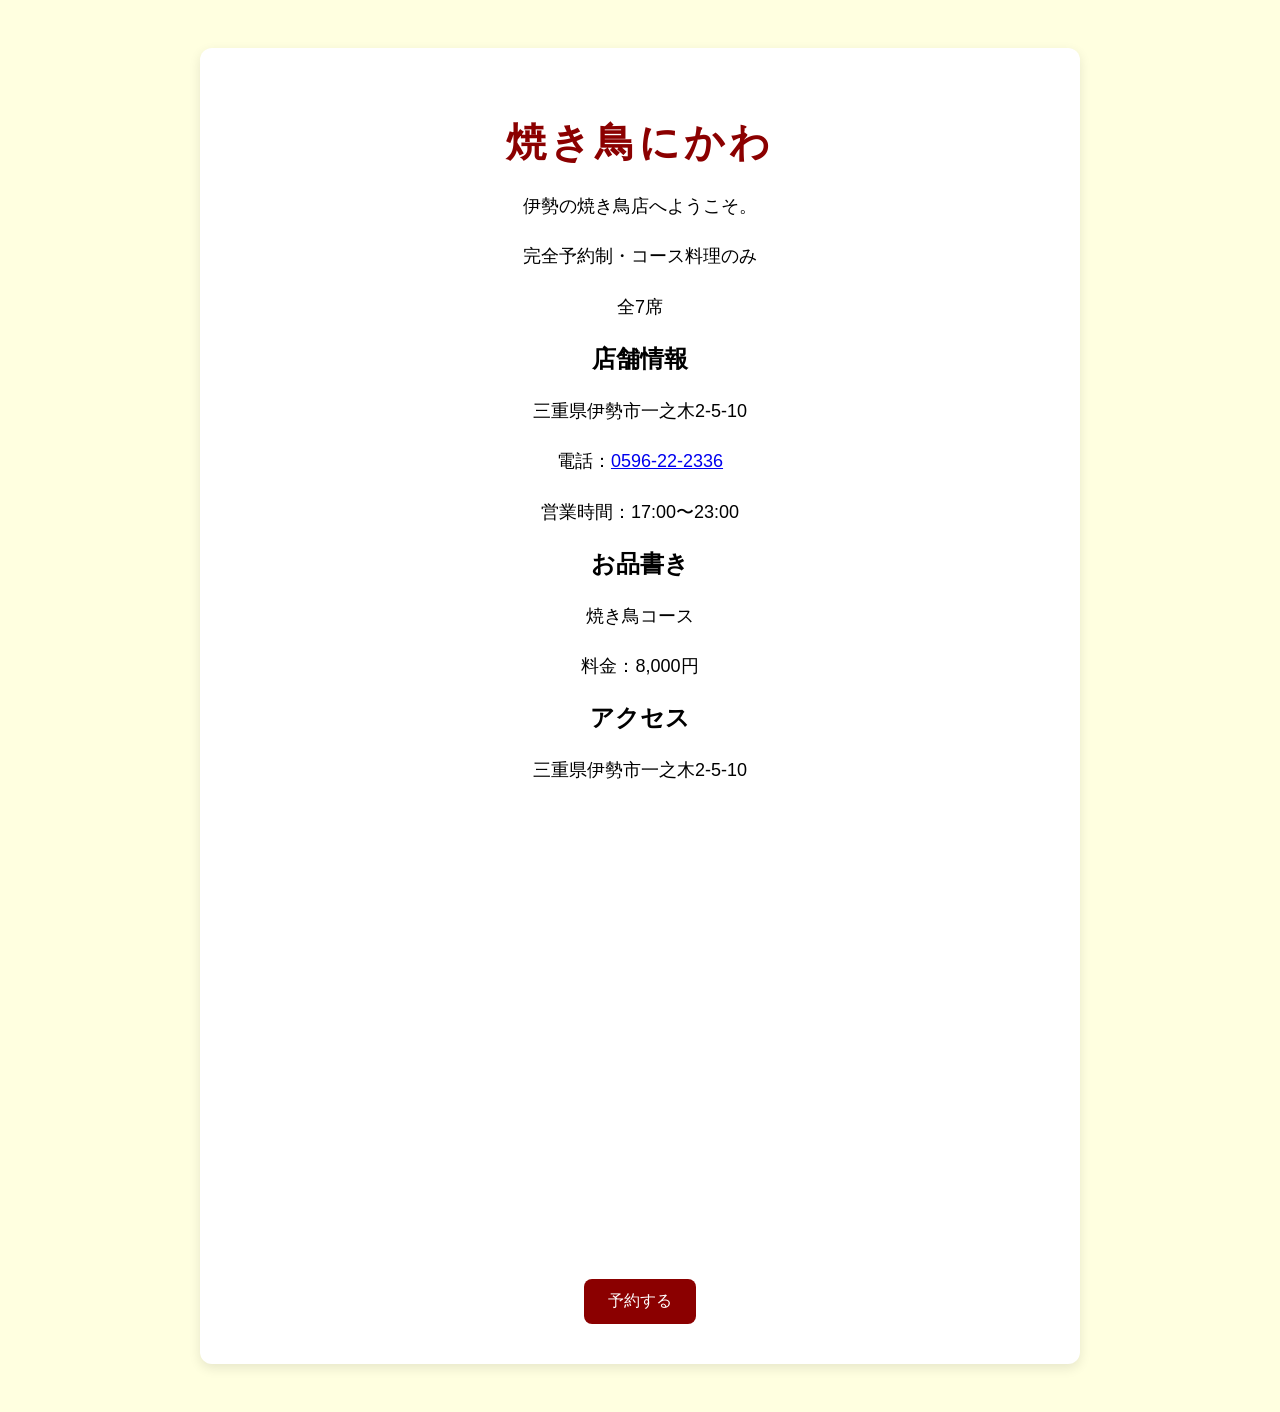
==== index.html @ ca60ccad "Create initial yakitori website" ====
<!DOCTYPE html>
<html lang="ja">
<head>
  <meta charset="UTF-8">
  <title>焼き鳥にかわ</title>
  <link rel="stylesheet" href="style.css">
</head>

<body>
  <div class="container">
   <h1>焼き鳥にかわ</h1>
   <p>伊勢の焼き鳥店へようこそ。</p>
   <p>完全予約制・コース料理のみ</p>
   <p>全7席</p>

   <h2>店舗情報</h2>
   <p>三重県伊勢市一之木2-5-10</p>
   <p>電話：<a href="tel:0596222336">0596-22-2336</a></p>
   <p>営業時間：17:00〜23:00</p>

   <h2>お品書き</h2>
   <p>焼き鳥コース</p>
   <p>料金：8,000円</p>

   <h2>アクセス</h2>
   <p>三重県伊勢市一之木2-5-10</p>
   <iframe src="https://www.google.com/maps/embed?pb=!1m18!1m12!1m3!1d3288.325878979663!2d136.7033260755145!3d34.49462177299361!2m3!1f0!2f0!3f0!3m2!1i1024!2i768!4f13.1!3m3!1m2!1s0x60045af4476262ad%3A0x2a3f85bccb2ead4f!2z54S86bOl44Gr44GL44KP!5e0!3m2!1sja!2suk!4v1791552093430!5m2!1sja!2suk" width="100%" height="450" style="border:0;" allowfullscreen="" loading="lazy" referrerpolicy="strict-origin-when-cross-origin"></iframe>
   <a href="tel:0596222336" class="reservation-button">予約する</a>
</body>
</html>
---- style.css ----
h1 {
  color: darkred;
  font-size: 40px;
  letter-spacing: 4px;
  margin-bottom: 20px;
  font-weight: 700;
}

body {
  background-color: lightyellow;
  text-align: center;
  padding: 40px;
  font-family: sans-serif;
}

.container {
  max-width: 800px;
  margin: 0 auto;
  background-color: white;
  padding: 40px;
  border-radius: 12px;
  box-shadow: 0 4px 12px rgba(0, 0, 0, 0.1);
}

p {
  font-size: 18px;
  line-height: 1.8;
}

.reservation-button {
  display: inline-block;
  background-color: darkred;
  color: white;
  padding: 12px 24px;
  text-decoration: none;
  border-radius: 8px;
  margin-top: 20px;
}

.reservation-button:hover {
  background-color: black;
}

.map {
  margin-top: 20px;
  padding: 30px;
  background-color: lightgray;
  border-radius: 8px;
}

.container iframe {
  max-width: 100%;
  border: 0;
}
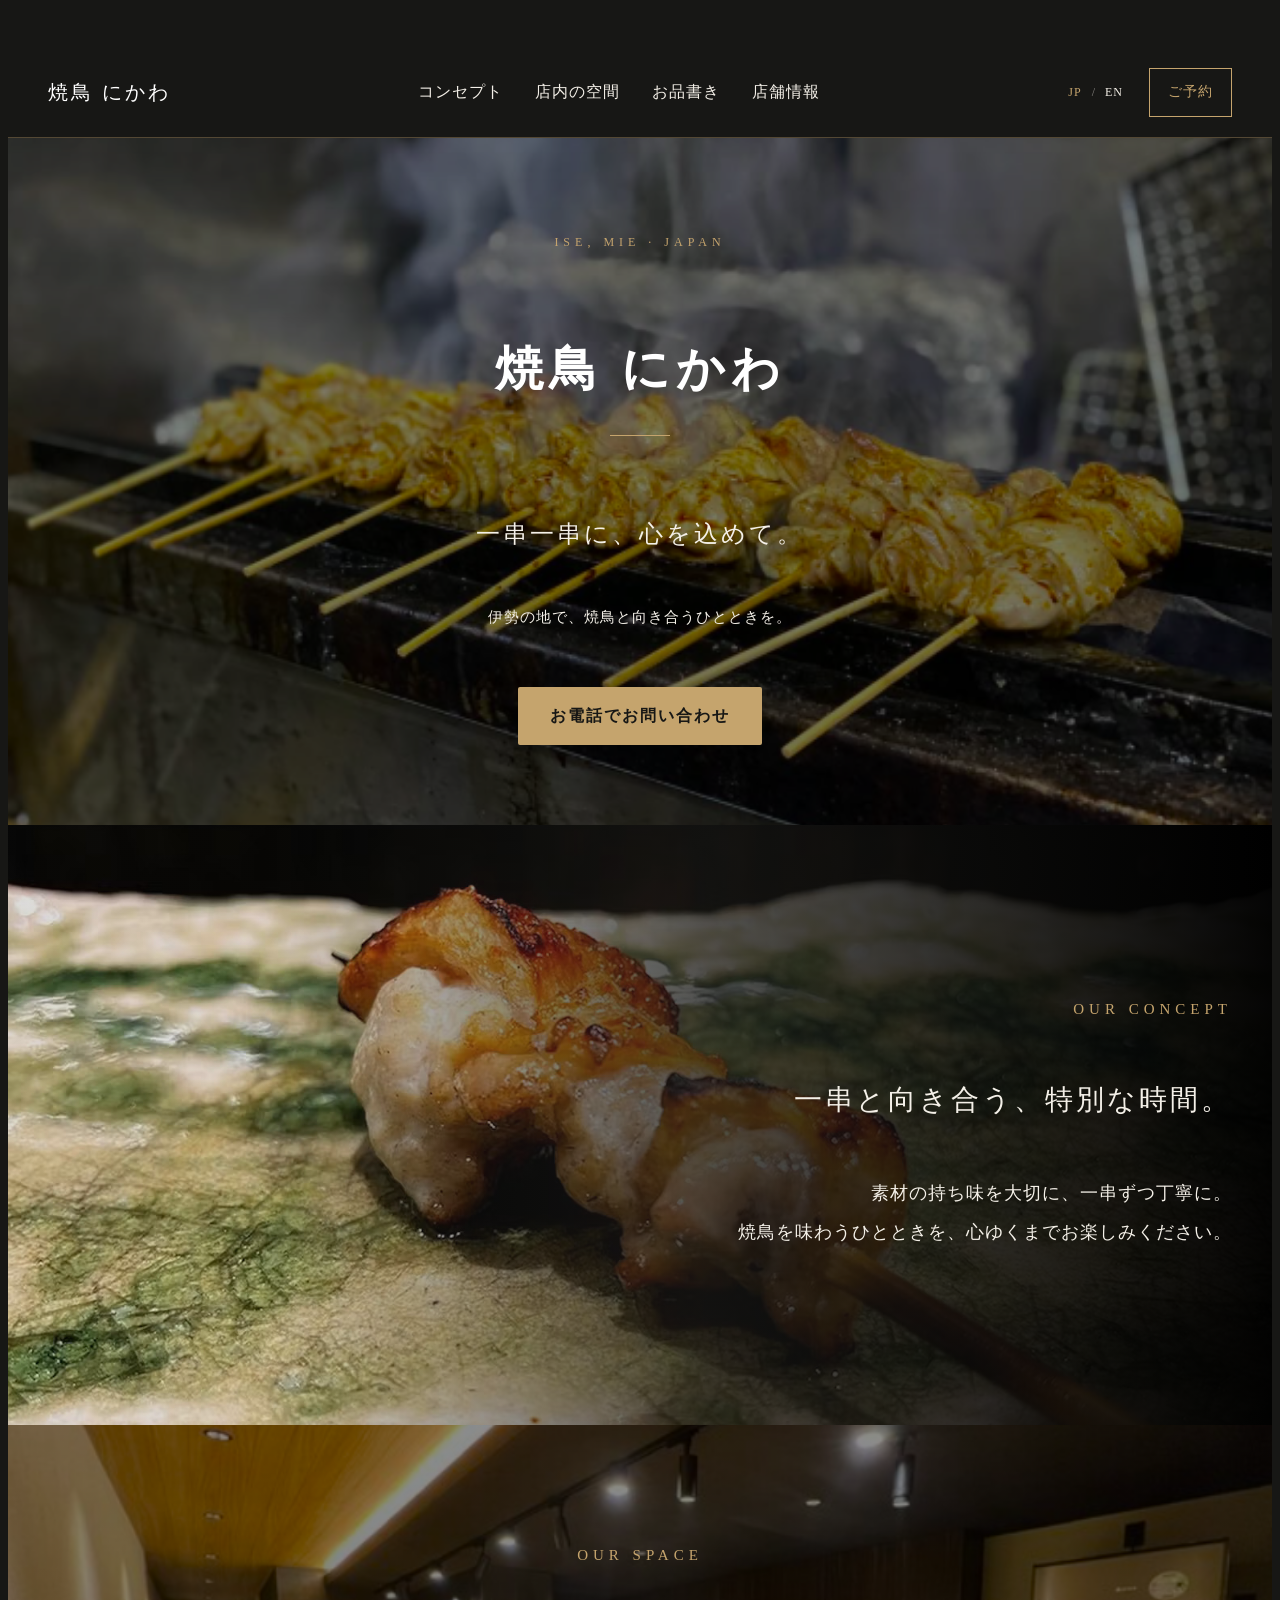
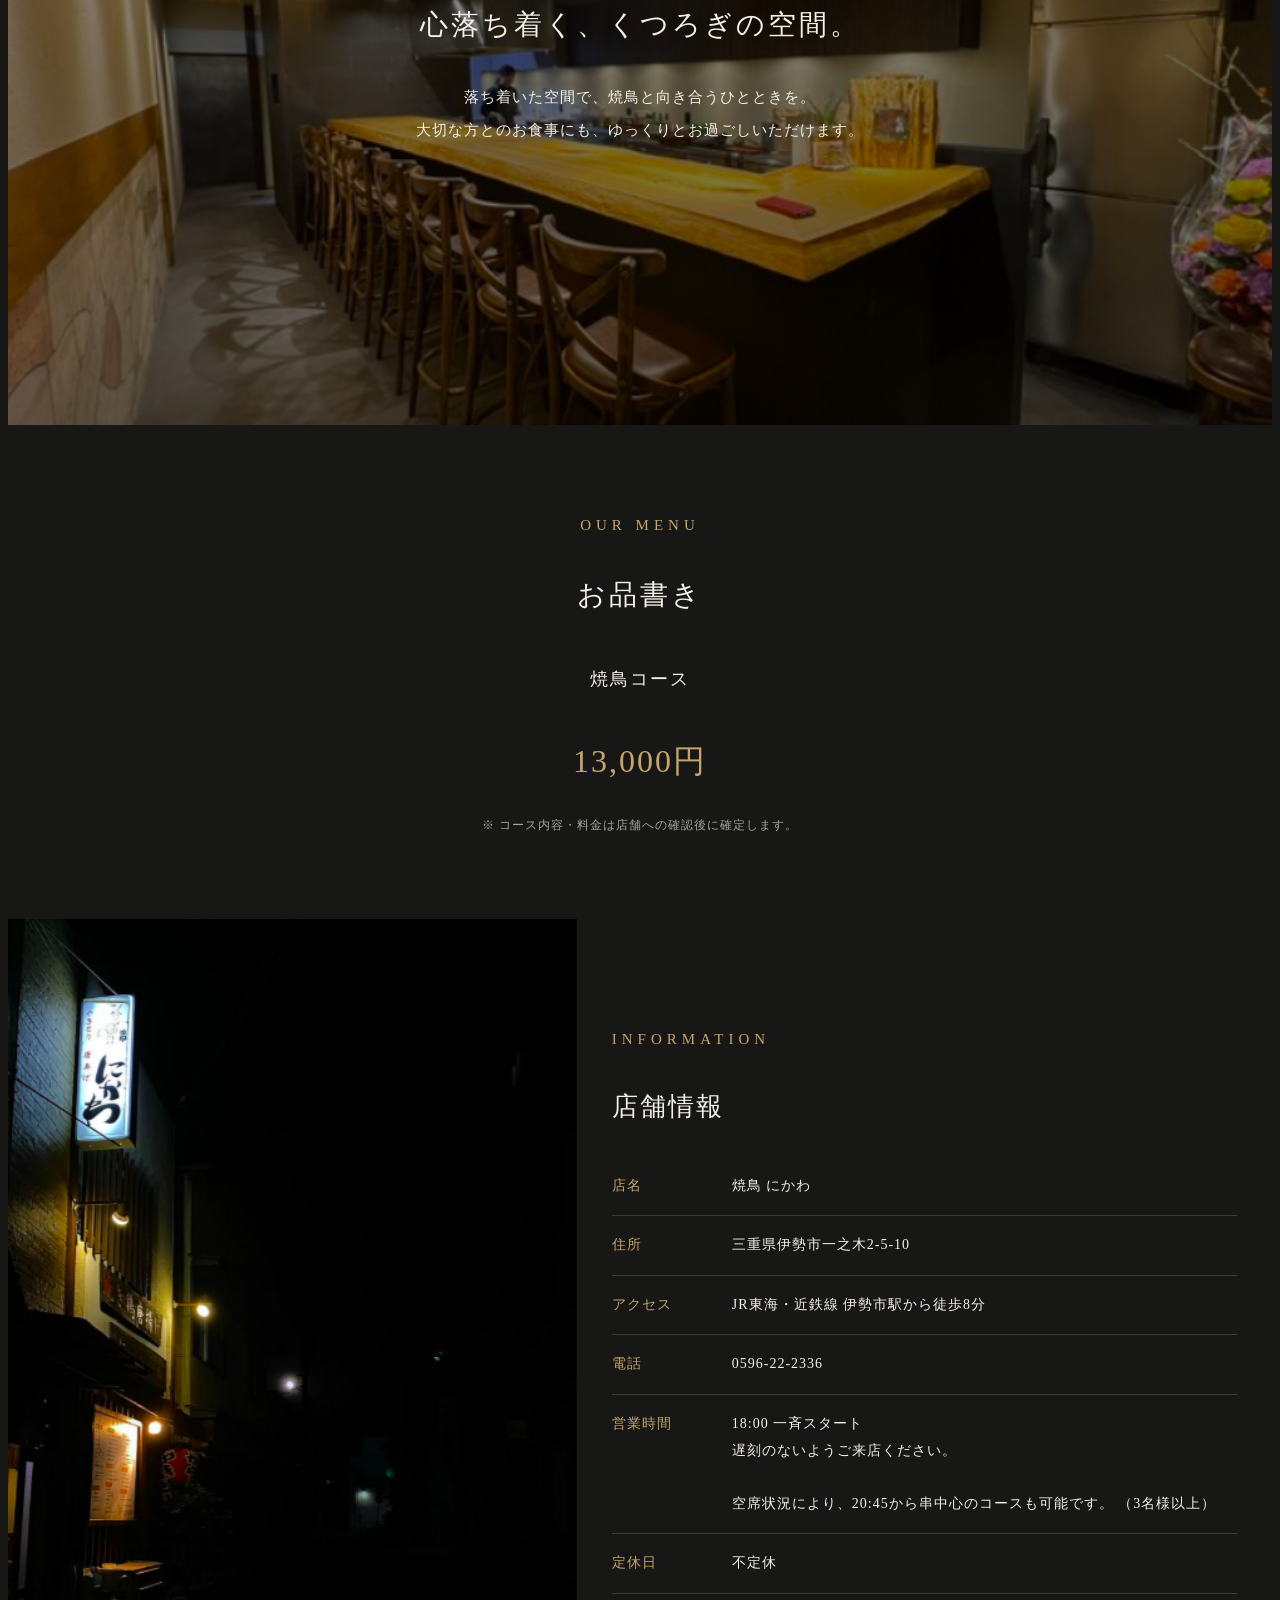
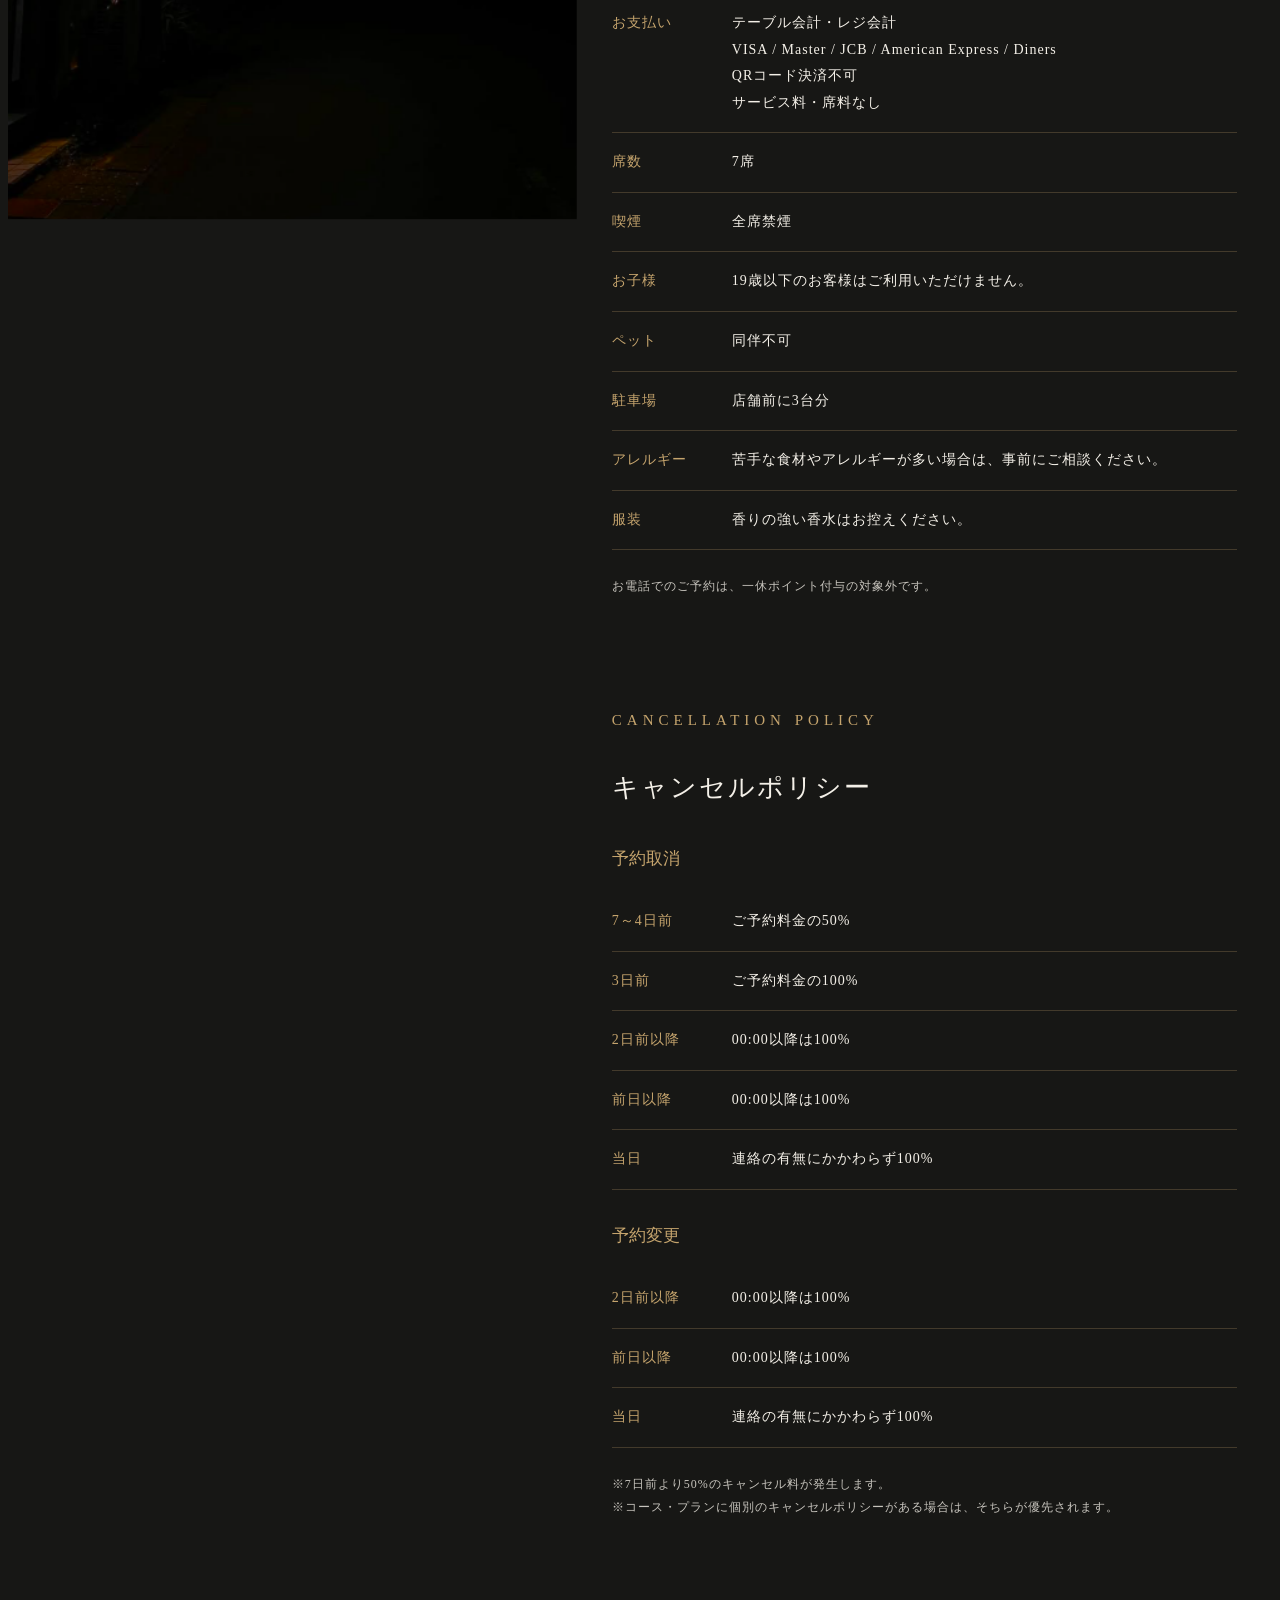
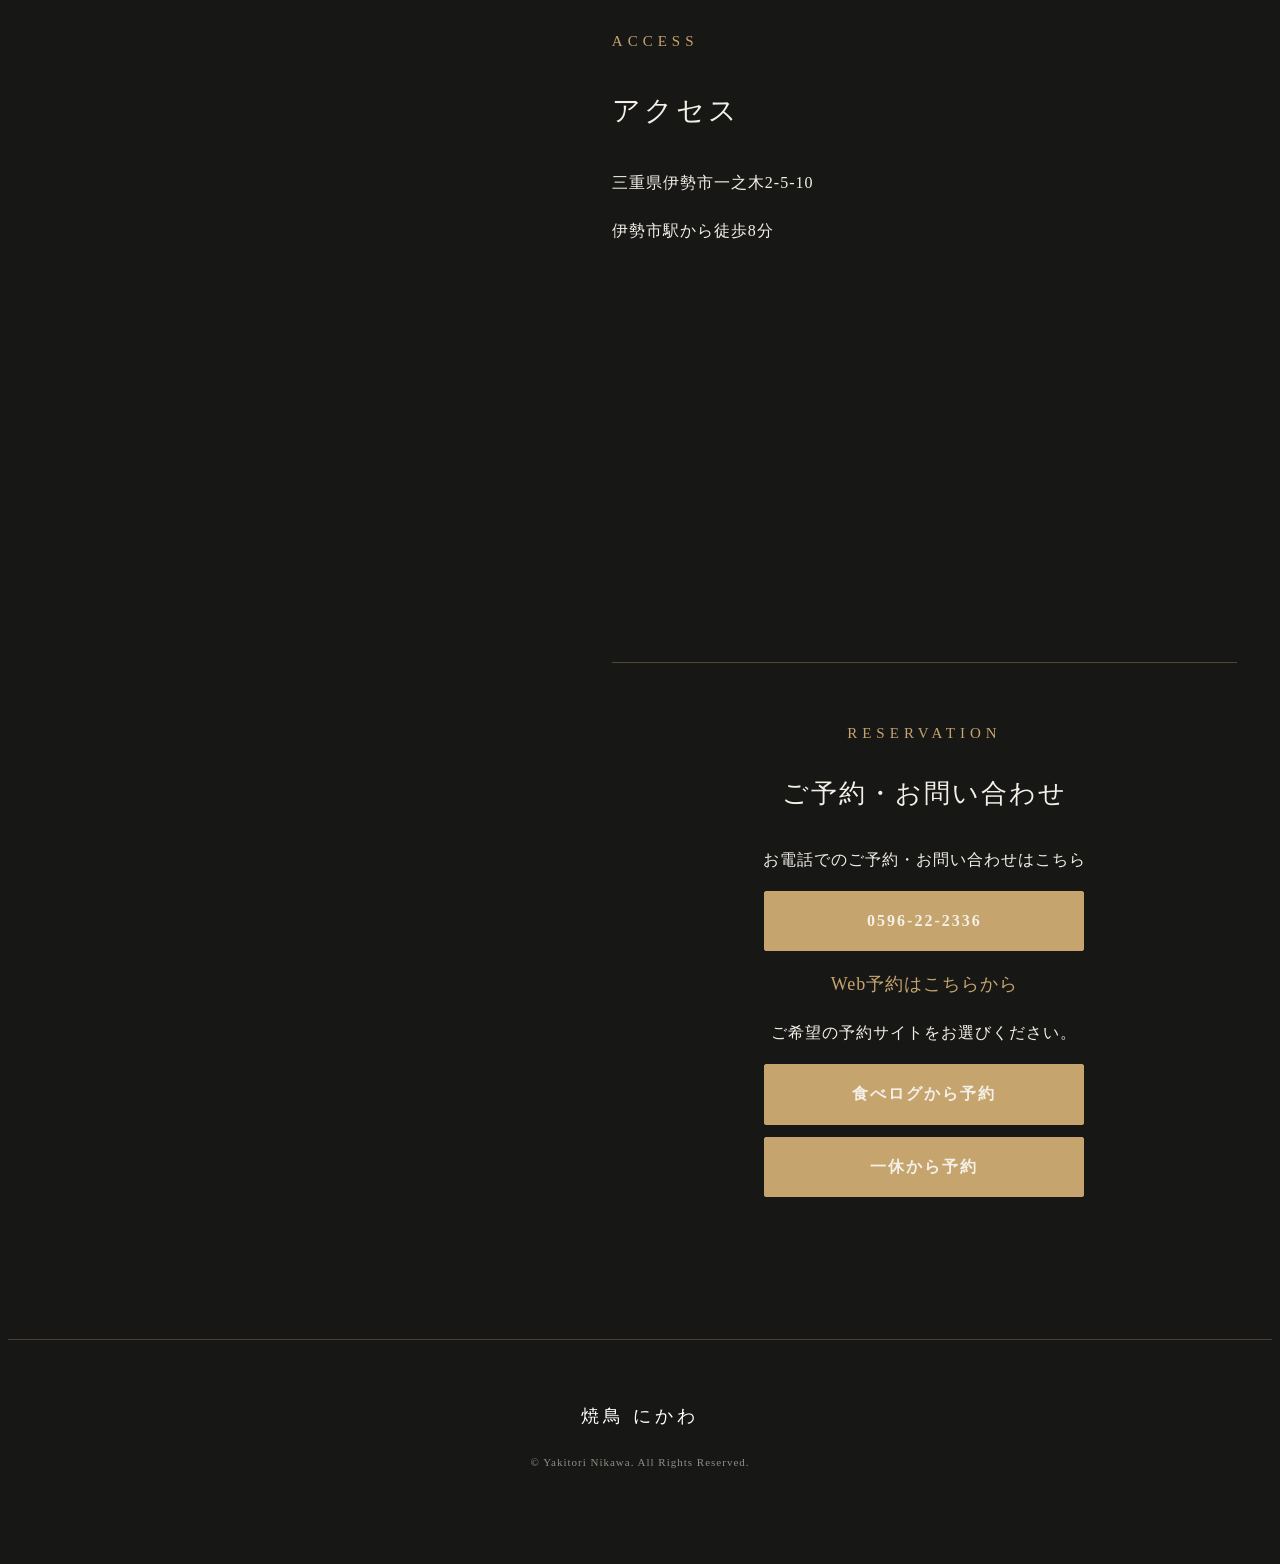
==== commit 5be07dec: "MVP" ====
--- a/index.html
+++ b/index.html
@@ -1,30 +1,359 @@
+
 <!DOCTYPE html>
 <html lang="ja">
 <head>
   <meta charset="UTF-8">
-  <title>焼き鳥にかわ</title>
+  <meta name="viewport" content="width=device-width, initial-scale=1.0">
+  <title>焼鳥 にかわ | Yakitori Nikawa</title>
   <link rel="stylesheet" href="style.css">
 </head>
 
 <body>
-  <div class="container">
-   <h1>焼き鳥にかわ</h1>
-   <p>伊勢の焼き鳥店へようこそ。</p>
-   <p>完全予約制・コース料理のみ</p>
-   <p>全7席</p>
-
-   <h2>店舗情報</h2>
-   <p>三重県伊勢市一之木2-5-10</p>
-   <p>電話：<a href="tel:0596222336">0596-22-2336</a></p>
-   <p>営業時間：17:00〜23:00</p>
-
-   <h2>お品書き</h2>
-   <p>焼き鳥コース</p>
-   <p>料金：8,000円</p>
-
-   <h2>アクセス</h2>
-   <p>三重県伊勢市一之木2-5-10</p>
-   <iframe src="https://www.google.com/maps/embed?pb=!1m18!1m12!1m3!1d3288.325878979663!2d136.7033260755145!3d34.49462177299361!2m3!1f0!2f0!3f0!3m2!1i1024!2i768!4f13.1!3m3!1m2!1s0x60045af4476262ad%3A0x2a3f85bccb2ead4f!2z54S86bOl44Gr44GL44KP!5e0!3m2!1sja!2suk!4v1791552093430!5m2!1sja!2suk" width="100%" height="450" style="border:0;" allowfullscreen="" loading="lazy" referrerpolicy="strict-origin-when-cross-origin"></iframe>
-   <a href="tel:0596222336" class="reservation-button">予約する</a>
+
+<header class="site-header">
+  <a href="#" class="site-logo">
+    <span data-ja="焼鳥 にかわ" data-en="Yakitori Nikawa">焼鳥 にかわ</span>
+  </a>
+
+  
+<nav class="site-nav">
+  <a href="#concept">
+    <span data-ja="コンセプト" data-en="Concept">コンセプト</span>
+  </a>
+  <a href="#space">
+    <span data-ja="店内の空間" data-en="Our Space">店内の空間</span>
+  </a>
+  <a href="#menu">
+    <span data-ja="お品書き" data-en="Menu">お品書き</span>
+  </a>
+  <a href="#access">
+    <span data-ja="店舗情報" data-en="Information">店舗情報</span>
+  </a>
+</nav>
+
+  <div class="language-switch">
+    <button type="button" class="language-button active" data-lang="ja">JP</button>
+    <span>/</span>
+    <button type="button" class="language-button" data-lang="en">EN</button>
+  </div>
+
+  <a href="#reservation-options" class="header-reservation"
+     data-ja="ご予約" data-en="Reservations">ご予約</a>
+</header>
+
+  <section class="hero">
+    <p class="hero-label">ISE, MIE · JAPAN</p>
+
+    <h1>
+      <span data-ja="焼鳥 にかわ" data-en="Yakitori Nikawa">焼鳥 にかわ</span>
+    </h1>
+
+    <p class="hero-copy"
+       data-ja="一串一串に、心を込めて。"
+       data-en="Crafted with care, one skewer at a time.">
+      一串一串に、心を込めて。
+    </p>
+
+    <p class="hero-description"
+       data-ja="伊勢の地で、焼鳥と向き合うひとときを。"
+       data-en="Enjoy a special moment with yakitori in Ise.">
+      伊勢の地で、焼鳥と向き合うひとときを。
+    </p>
+
+    <a href="tel:0596222336"
+       class="reservation-button"
+       data-ja="お電話でお問い合わせ"
+       data-en="Call to enquire">
+      お電話でお問い合わせ
+    </a>
+   </section>
+
+
+<section class="concept" id="concept">
+  <p class="section-label">OUR CONCEPT</p>
+
+  <h2 data-ja="一串と向き合う、特別な時間。"
+      data-en="A special moment with every skewer.">
+    一串と向き合う、特別な時間。
+  </h2>
+
+  <p class="concept-text"
+     data-ja="素材の持ち味を大切に、一串ずつ丁寧に。<br>焼鳥を味わうひとときを、心ゆくまでお楽しみください。"
+     data-en="We carefully prepare each skewer to bring out the best in every ingredient.<br>Take your time and enjoy the experience of yakitori.">
+    素材の持ち味を大切に、一串ずつ丁寧に。
+    <br>
+    焼鳥を味わうひとときを、心ゆくまでお楽しみください。
+  </p>
+</section>
+
+
+<section class="space" id="space">
+  <p class="section-label">OUR SPACE</p>
+
+  <h2 data-ja="心落ち着く、くつろぎの空間。"
+      data-en="A calm and welcoming space.">
+    心落ち着く、くつろぎの空間。
+  </h2>
+
+  <p class="space-text"
+     data-ja="落ち着いた空間で、焼鳥と向き合うひとときを。 大切な方とのお食事にも、ゆっくりとお過ごしいただけます。"
+     data-en="Enjoy yakitori in a relaxed setting. Take your time over a meal with someone special.">
+    落ち着いた空間で、焼鳥と向き合うひとときを。<br>
+    大切な方とのお食事にも、ゆっくりとお過ごしいただけます。
+  </p>
+</section>
+
+
+<section class="menu" id="menu">
+  <p class="section-label">OUR MENU</p>
+
+  <h2 data-ja="お品書き" data-en="Menu">お品書き</h2>
+
+  <p class="menu-course" data-ja="焼鳥コース" data-en="Yakitori Course">
+    焼鳥コース
+  </p>
+
+  <p class="menu-price"
+     data-ja="13,000円"
+     data-en="¥13,000">
+    13,000円
+  </p>
+
+  <p class="menu-note"
+     data-ja="※ コース内容・料金は店舗への確認後に確定します。"
+     data-en="* Course details and prices should be confirmed with the restaurant.">
+    ※ コース内容・料金は店舗への確認後に確定します。
+  </p>
+</section>
+
+
+
+<section class="restaurant-details" id="access">
+  <!-- 左側：店舗の外観写真 -->
+  <div class="details-photo" role="img"
+       aria-label="焼鳥 にかわの外観"></div>
+
+  <!-- 右側：店舗情報 -->
+  <div class="details-content">
+
+    <section class="access-info">
+      <p class="section-label">INFORMATION</p>
+      <h2 data-ja="店舗情報" data-en="Restaurant Information">
+        店舗情報
+      </h2>
+
+      <div class="info-row">
+        <span class="info-label">店名</span>
+        <span>焼鳥 にかわ</span>
+      </div>
+
+      <div class="info-row">
+        <span class="info-label">住所</span>
+        <span>三重県伊勢市一之木2-5-10</span>
+      </div>
+
+      <div class="info-row">
+        <span class="info-label">アクセス</span>
+        <span>JR東海・近鉄線 伊勢市駅から徒歩8分</span>
+      </div>
+
+      <div class="info-row">
+        <span class="info-label">電話</span>
+        <a href="tel:0596222336">0596-22-2336</a>
+      </div>
+
+      <div class="info-row">
+        <span class="info-label">営業時間</span>
+        <span>
+          18:00 一斉スタート<br>
+          遅刻のないようご来店ください。<br><br>
+          空席状況により、20:45から串中心のコースも可能です。
+          （3名様以上）
+        </span>
+      </div>
+
+      <div class="info-row">
+        <span class="info-label">定休日</span>
+        <span>不定休</span>
+      </div>
+
+      <div class="info-row">
+        <span class="info-label">お支払い</span>
+        <span>
+          テーブル会計・レジ会計<br>
+          VISA / Master / JCB / American Express / Diners<br>
+          QRコード決済不可<br>
+          サービス料・席料なし
+        </span>
+      </div>
+
+      <div class="info-row">
+        <span class="info-label">席数</span>
+        <span>7席</span>
+      </div>
+
+      <div class="info-row">
+        <span class="info-label">喫煙</span>
+        <span>全席禁煙</span>
+      </div>
+
+      <div class="info-row">
+        <span class="info-label">お子様</span>
+        <span>19歳以下のお客様はご利用いただけません。</span>
+      </div>
+
+      <div class="info-row">
+        <span class="info-label">ペット</span>
+        <span>同伴不可</span>
+      </div>
+
+      <div class="info-row">
+        <span class="info-label">駐車場</span>
+        <span>店舗前に3台分</span>
+      </div>
+
+      <div class="info-row">
+        <span class="info-label">アレルギー</span>
+        <span>苦手な食材やアレルギーが多い場合は、事前にご相談ください。</span>
+      </div>
+
+      <div class="info-row">
+        <span class="info-label">服装</span>
+        <span>香りの強い香水はお控えください。</span>
+      </div>
+
+      <p class="small-note">
+        お電話でのご予約は、一休ポイント付与の対象外です。
+      </p>
+    </section>
+
+    <!-- キャンセルポリシー -->
+    <section class="cancellation">
+      <p class="section-label">CANCELLATION POLICY</p>
+      <h2>キャンセルポリシー</h2>
+
+      <h3>予約取消</h3>
+      <div class="info-row">
+        <span class="info-label">7～4日前</span>
+        <span>ご予約料金の50%</span>
+      </div>
+      <div class="info-row">
+        <span class="info-label">3日前</span>
+        <span>ご予約料金の100%</span>
+      </div>
+      <div class="info-row">
+        <span class="info-label">2日前以降</span>
+        <span>00:00以降は100%</span>
+      </div>
+      <div class="info-row">
+        <span class="info-label">前日以降</span>
+        <span>00:00以降は100%</span>
+      </div>
+      <div class="info-row">
+        <span class="info-label">当日</span>
+        <span>連絡の有無にかかわらず100%</span>
+      </div>
+
+      <h3>予約変更</h3>
+      <div class="info-row">
+        <span class="info-label">2日前以降</span>
+        <span>00:00以降は100%</span>
+      </div>
+      <div class="info-row">
+        <span class="info-label">前日以降</span>
+        <span>00:00以降は100%</span>
+      </div>
+      <div class="info-row">
+        <span class="info-label">当日</span>
+        <span>連絡の有無にかかわらず100%</span>
+      </div>
+
+      <p class="small-note">
+        ※7日前より50%のキャンセル料が発生します。<br>
+        ※コース・プランに個別のキャンセルポリシーがある場合は、そちらが優先されます。
+      </p>
+    </section>
+
+    <!-- アクセス・地図 -->
+    <section class="location" id="location">
+      <p class="section-label">ACCESS</p>
+      <h2 data-ja="アクセス" data-en="Location">アクセス</h2>
+
+      <p>三重県伊勢市一之木2-5-10</p>
+      <p>伊勢市駅から徒歩8分</p>
+
+      <iframe
+        src="https://www.google.com/maps/embed?pb=!1m18!1m12!1m3!1d3288.325878979663!2d136.7033260755145!3d34.49462177299361!2m3!1f0!2f0!3f0!3m2!1i1024!2i768!4f13.1!3m3!1m2!1s0x60045af4476262ad%3A0x2a3f85bccb2ead4f!2z54S86bOl44Gr44GL44KP!5e0!3m2!1sja!2suk!4v1791552093430!5m2!1sja!2suk"
+        width="100%"
+        height="350"
+        style="border:0;"
+        allowfullscreen
+        loading="lazy"
+        referrerpolicy="strict-origin-when-cross-origin">
+      </iframe>
+    </section>
+
+    <!-- 予約エリア -->
+    <section class="booking-section" id="reservation-options">
+      <p class="section-label">RESERVATION</p>
+      <h2>ご予約・お問い合わせ</h2>
+
+      <p>お電話でのご予約・お問い合わせはこちら</p>
+      <a href="tel:0596222336" class="reservation-button">
+        0596-22-2336
+      </a>
+
+      <p class="booking-heading">Web予約はこちらから</p>
+      <p>ご希望の予約サイトをお選びください。</p>
+
+      <a
+        href="https://tabelog.com/mie/A2403/A240301/24019007/"
+        class="reservation-button"
+        target="_blank"
+        rel="noopener noreferrer">
+        食べログから予約
+      </a>
+
+      <a
+        href="https://restaurant.ikyu.com/123677"
+        class="reservation-button"
+        target="_blank"
+        rel="noopener noreferrer">
+        一休から予約
+      </a>
+    </section>
+
+  </div>
+</section>
+
+
+<footer class="site-footer">
+  <p>
+    <span data-ja="焼鳥 にかわ" data-en="Yakitori Nikawa">焼鳥 にかわ</span>
+  </p>
+  <small>&copy; Yakitori Nikawa. All Rights Reserved.</small>
+</footer>
+
+<script>
+  const languageButtons = document.querySelectorAll(".language-button");
+
+  languageButtons.forEach((button) => {
+    button.addEventListener("click", () => {
+      const language = button.dataset.lang;
+
+      document.querySelectorAll("[data-ja][data-en]").forEach((element) => {
+        element.textContent =
+          language === "en" ? element.dataset.en : element.dataset.ja;
+      });
+
+      languageButtons.forEach((item) => {
+        item.classList.toggle("active", item === button);
+      });
+
+      document.documentElement.lang = language;
+    });
+  });
+</script>
+
 </body>
-</html>+</html>
--- a/style.css
+++ b/style.css
@@ -1,44 +1,56 @@
+
+:root {
+  --color-bg: #171715;
+  --color-gold: #C5A46D;
+  --color-text: #F4F0E8;
+}
+
+
 h1 {
-  color: darkred;
-  font-size: 40px;
-  letter-spacing: 4px;
+  color: var(--color-gold);
+  font-size: 48px;
+  letter-spacing: 6px;
   margin-bottom: 20px;
   font-weight: 700;
 }
 
 body {
-  background-color: lightyellow;
+  background-color: var(--color-bg);
+  color: var(--color-text);
   text-align: center;
-  padding: 40px;
-  font-family: sans-serif;
+  padding: 40px 0;
+  font-family: "Yu Mincho", "Hiragino Mincho ProN", "Noto Serif JP", serif;
+  line-height: 1.9;
 }
 
 .container {
-  max-width: 800px;
+  max-width: 1100px;
   margin: 0 auto;
-  background-color: white;
-  padding: 40px;
-  border-radius: 12px;
-  box-shadow: 0 4px 12px rgba(0, 0, 0, 0.1);
+  background-color: transparent;
+  padding: 40px 0px;
 }
 
 p {
-  font-size: 18px;
-  line-height: 1.8;
+  font-size: 16px;
+  line-height: 2;
+  letter-spacing: 1px;
 }
 
 .reservation-button {
   display: inline-block;
-  background-color: darkred;
-  color: white;
-  padding: 12px 24px;
+  background-color: var(--color-gold);
+  color: var(--color-bg);
+  padding: 14px 32px;
   text-decoration: none;
-  border-radius: 8px;
+  border-radius: 2px;
   margin-top: 20px;
+  font-weight: 700;
+  letter-spacing: 2px;
+  transition: background-color 0.3s;
 }
 
 .reservation-button:hover {
-  background-color: black;
+  background-color: var(--color-text);
 }
 
 .map {
@@ -51,4 +63,602 @@
 .container iframe {
   max-width: 100%;
   border: 0;
-}+}
+
+/* トップ画面 */
+
+.hero {
+  width: 100%;
+  min-height: 600px;
+  padding: 80px 20px;
+  box-sizing: border-box;
+
+  background:
+    linear-gradient(rgba(0, 0, 0, 0.45), rgba(0, 0, 0, 0.55)),
+    url("image/coocking%20yakitori.png") center / cover no-repeat;
+
+  display: flex;
+  flex-direction: column;
+  justify-content: center;
+  align-items: center;
+}
+
+
+/* 英語の小さなラベル */
+.hero-label {
+  color: var(--color-gold);
+  font-size: 12px;
+  letter-spacing: 5px;
+  margin-bottom: 30px;
+}
+
+/* キャッチコピー */
+.hero-copy {
+  font-size: 24px;
+  letter-spacing: 3px;
+  margin-top: 30px;
+}
+
+/* 説明文 */
+.hero-description {
+  font-size: 15px;
+  letter-spacing: 1px;
+  margin-top: 20px;
+  margin-bottom: 35px;
+}
+
+/* 店名の下のアクセントライン */
+.hero h1 {
+  position: relative;
+  padding-bottom: 24px;
+}
+
+.hero h1::after {
+  content: "";
+  display: block;
+  width: 60px;
+  height: 1px;
+  background-color: var(--color-gold);
+  margin: 20px auto 0;
+}
+
+
+/* コンセプトセクション */
+
+.concept {
+  max-width: none;
+  width: 100%;
+  min-height: 600px;
+  margin: 0 auto;
+  padding: 100px 40px;
+  box-sizing: border-box;
+
+  display: flex;
+  flex-direction: column;
+  justify-content: center;
+  align-items: flex-end;
+
+  text-align: right;
+
+  
+  background-image:
+    linear-gradient(
+      to right,
+      rgba(23, 23, 21, 0.15) 20%,
+      rgba(23, 23, 21, 0.75) 55%,
+      rgba(0, 0, 0, 0.98) 100%
+    ),
+    url("image/1yakitori pic2.jpg");
+
+  background-size: cover;
+  background-position: 180% center;
+    background-repeat: no-repeat;
+}
+
+/* セクションの英語ラベル */
+.section-label {
+  color: var(--color-gold);
+  font-size: 15px;
+  letter-spacing: 5px;
+  margin-bottom: 28px;
+}
+
+/* コンセプトの見出し */
+.concept h2 {
+  color: var(--color-text);
+  font-size: 28px;
+  font-weight: 400;
+  letter-spacing: 3px;
+  line-height: 1.8;
+  margin-bottom: 30px;
+}
+
+
+/* コンセプトの説明文 */
+.concept-text {
+  color: var(--color-text);
+  font-size: 18px;
+  line-height: 2.2;
+  letter-spacing: 1px;
+}
+
+/* ヘッダー全体 */
+.site-header {
+  position: sticky;
+  top: 0;
+  z-index: 100;
+  display: flex;
+  justify-content: space-between;
+  align-items: center;
+  gap: 24px;
+  padding: 20px 40px;
+  background-color: var(--color-bg);
+  border-bottom: 1px solid rgba(197, 164, 109, 0.35);
+  flex-wrap: nowrap;
+}
+
+/* お店のロゴ */
+.site-logo {
+  color: var(--color-gold);
+  text-decoration: none;
+  font-size: 20px;
+  letter-spacing: 3px;
+  white-space: nowrap;
+}
+
+/* ナビゲーションメニュー */
+.site-nav {
+  display: flex;
+  align-items: center;
+  justify-content: center;
+  gap: 32px;
+  flex: 1;
+  min-width: 0;
+  white-space: nowrap;
+}
+
+/* メニューのリンク */
+.site-nav a {
+  color: var(--color-text);
+  text-decoration: none;
+  font-size: 16px;
+  letter-spacing: 1px;
+  white-space: nowrap;
+  transition: color 0.3s;
+}
+
+.site-nav a:hover {
+  color: var(--color-gold);
+}
+
+/* お問い合わせボタン */
+.header-reservation {
+  color: var(--color-gold);
+  border: 1px solid var(--color-gold);
+  padding: 10px 18px;
+  text-decoration: none;
+  font-size: 14px;
+  letter-spacing: 1px;
+  white-space: nowrap;
+  transition: background-color 0.3s, color 0.3s;
+  display: inline-block;
+}
+
+.header-reservation:hover {
+  background-color: var(--color-gold);
+  color: var(--color-bg);
+}
+
+/* メニューをクリックしたときの移動位置 */
+
+#concept, #menu, #space, #access, #reservation-options {
+  scroll-margin-top: 100px;
+}
+
+
+
+/* 店舗情報・メニュー・アクセスの基本設定 */
+.access,
+.menu,
+.location {
+  max-width: 900px;
+  margin: 0 auto;
+  padding: 70px 20px;
+  text-align: center;
+}
+
+/* 新しい店舗情報レイアウト */
+.restaurant-details {
+  display: flex;
+  align-items: stretch;
+  width: 100%;
+  min-height: 100vh;
+  margin: 0;
+  padding: 0;
+  text-align: left;
+  background-color: var(--color-bg);
+  box-sizing: border-box;
+}
+
+.details-photo {
+  position: sticky;
+  top: 0;
+  flex: 0 0 45%;
+  height: 100vh;
+  background-image: url("image/outside.png");
+  background-size: cover;
+  background-position: center;
+  background-repeat: no-repeat;
+}
+
+.details-content {
+  flex: 1;
+  min-width: 0;
+  padding: 50px 35px;
+  box-sizing: border-box;
+}
+
+.restaurant-details .access-info,
+.restaurant-details .cancellation,
+.restaurant-details .location,
+.restaurant-details .booking-section {
+  max-width: 700px;
+  margin: 0 auto;
+  padding: 40px 0;
+  text-align: left;
+}
+
+.restaurant-details h2 {
+  margin-bottom: 25px;
+  color: var(--color-text);
+  font-size: 26px;
+  font-weight: 400;
+  letter-spacing: 2px;
+}
+
+.restaurant-details h3 {
+  margin-top: 30px;
+  color: var(--color-gold);
+  font-size: 17px;
+  font-weight: 400;
+}
+
+.restaurant-details .info-row {
+  display: flex;
+  justify-content: flex-start;
+  align-items: flex-start;
+  gap: 20px;
+  max-width: none;
+  margin: 0;
+  padding: 16px 0;
+  border-bottom: 1px solid rgba(197, 164, 109, 0.25);
+  text-align: left;
+  font-size: 14px;
+  overflow-wrap: anywhere;
+}
+
+.restaurant-details .info-label {
+  flex: 0 0 100px;
+  color: var(--color-gold);
+}
+
+.restaurant-details .info-row a {
+  color: var(--color-text);
+  text-decoration: none;
+}
+
+.restaurant-details .info-row a:hover {
+  color: var(--color-gold);
+}
+
+.restaurant-details .small-note {
+  margin-top: 25px;
+  font-size: 12px;
+  line-height: 1.9;
+  color: var(--color-text);
+  opacity: 0.8;
+}
+
+.restaurant-details .location iframe {
+  display: block;
+  width: 100%;
+  margin-top: 25px;
+}
+
+.restaurant-details .booking-section {
+  border-top: 1px solid rgba(197, 164, 109, 0.35);
+  text-align: center;
+}
+
+.restaurant-details .booking-section p {
+  margin: 15px 0;
+}
+
+.restaurant-details .booking-heading {
+  margin-top: 35px;
+  color: var(--color-gold);
+  font-size: 18px;
+}
+
+.restaurant-details .reservation-button {
+  display: block;
+  max-width: 320px;
+  margin: 12px auto;
+  padding: 14px 20px;
+  border: 1px solid var(--color-gold);
+  color: var(--color-text);
+  text-decoration: none;
+  text-align: center;
+  box-sizing: border-box;
+  transition: background-color 0.3s, color 0.3s;
+}
+
+.restaurant-details .reservation-button:hover {
+  background-color: var(--color-gold);
+  color: var(--color-bg);
+}
+
+/* スマートフォンでは写真と情報を縦に並べる */
+@media (max-width: 768px) {
+  .restaurant-details {
+    display: block;
+  }
+
+  .details-photo {
+    position: relative;
+    width: 100%;
+    height: 45vh;
+    min-height: 280px;
+  }
+
+  .details-content {
+    padding: 25px 20px;
+  }
+
+  .restaurant-details .access-info,
+  .restaurant-details .cancellation,
+  .restaurant-details .location,
+  .restaurant-details .booking-section {
+    padding: 30px 0;
+  }
+
+  .restaurant-details .info-row {
+    gap: 12px;
+    font-size: 13px;
+  }
+
+  .restaurant-details .info-label {
+    flex-basis: 85px;
+  }
+}
+
+
+/* 各セクションの見出し */
+.access h2,
+.menu h2,
+.location h2,
+.space h2 {
+  color: var(--color-text);
+  font-size: 28px;
+  font-weight: 400;
+  letter-spacing: 3px;
+  margin-bottom: 30px;
+}
+
+/* お品書き */
+.menu-course {
+  font-size: 18px;
+  letter-spacing: 2px;
+  margin-top: 40px;
+  margin-bottom: 12px;
+}
+
+/* コース料金 */
+.menu-price {
+  color: var(--color-gold);
+  font-size: 32px;
+  letter-spacing: 2px;
+  margin-bottom: 20px;
+}
+
+/* 料金についての補足 */
+.menu-note {
+  color: rgba(244, 240, 232, 0.65);
+  font-size: 12px;
+  letter-spacing: 1px;
+}
+
+/* 店舗情報の各行 */
+.info-row {
+  display: flex;
+  justify-content: center;
+  align-items: baseline;
+  gap: 30px;
+  max-width: 500px;
+  margin: 0 auto;
+  padding: 18px 10px;
+  border-bottom: 1px solid rgba(197, 164, 109, 0.25);
+  text-align: left;
+  font-size: 14px;
+  letter-spacing: 1px;
+}
+
+/* 店舗情報の項目名 */
+.info-label {
+  flex: 0 0 80px;
+  color: var(--color-gold);
+}
+
+/* 電話番号のリンク */
+.info-row a {
+  color: var(--color-text);
+  text-decoration: none;
+}
+
+.info-row a:hover {
+  color: var(--color-gold);
+}
+
+/* スマートフォン向けレイアウト */
+@media (max-width: 600px) {
+  .site-header {
+    flex-direction: column;
+    gap: 16px;
+    padding: 20px 12px;
+  }
+
+  .site-nav {
+    flex-wrap: wrap;
+    justify-content: center;
+    gap: 12px 18px;
+  }
+
+  .header-reservation {
+  display: inline-block;
+  padding: 12px 24px;
+  font-size: 13px;
+}
+
+  .hero {
+    min-height: 480px;
+    padding: 60px 16px;
+  }
+
+  .hero h1 {
+    font-size: 32px;
+    letter-spacing: 4px;
+  }
+
+  .hero-copy {
+    font-size: 18px;
+    letter-spacing: 2px;
+  }
+
+  .concept h2,
+  .access h2,
+  .menu h2,
+  .space h2,
+  .location h2 {
+    font-size: 23px;
+  }
+
+  .info-row {
+    gap: 12px;
+    font-size: 13px;
+  }
+}
+
+
+/* 店内セクション */
+.space {
+  width: 100%;
+  max-width: none;
+  min-height: 600px;
+  margin: 0;
+  padding: 100px 40px;
+  box-sizing: border-box;
+  text-align: center;
+
+  background:
+    linear-gradient(rgba(0, 0, 0, 0.45), rgba(0, 0, 0, 0.55)),
+    url("image/new%20inside.png") center / cover no-repeat;
+}
+
+
+/* 店内の説明文 */
+.space-text {
+  max-width: 600px;
+  margin: 30px auto 0;
+  font-size: 15px;
+  line-height: 2.2;
+  letter-spacing: 1px;
+}
+
+/* 店内セクションの背景 */
+.space {
+  background-color: #201F1B;
+}
+
+/* セクションの境目をゆったり見せる */
+.concept,
+.space {
+  padding-top: 100px;
+  padding-bottom: 100px;
+}
+
+.reservation-options {
+  margin-top: 20px;
+  display: flex;
+  flex-direction: column;
+  align-items: center;
+  gap: 16px;
+}
+
+.reservation-options p {
+  font-size: 14px;
+  letter-spacing: 1px;
+  margin-bottom: 8px;
+}
+
+.reservation-options .reservation-button {
+  width: 240px;
+  max-width: 100%;
+  box-sizing: border-box;
+  margin-top: 0;
+  text-align: center;
+}
+
+.site-footer {
+  padding: 40px 20px;
+  margin-top: 40px;
+  border-top: 1px solid rgba(197, 164, 109, 0.3);
+  text-align: center;
+}
+
+.site-footer p {
+  color: var(--color-gold);
+  font-size: 18px;
+  letter-spacing: 4px;
+  margin-bottom: 12px;
+}
+
+.site-footer small {
+  color: rgba(244, 240, 232, 0.55);
+  font-size: 11px;
+  letter-spacing: 1px;
+}
+
+.language-switch {
+  display: flex;
+  align-items: center;
+  gap: 8px;
+  white-space: nowrap;
+  font-size: 12px;
+  color: rgba(244, 240, 232, 0.5);
+}
+
+.language-button {
+  background: transparent;
+  border: none;
+  padding: 6px 2px;
+  color: var(--color-text);
+  font-family: inherit;
+  font-size: 12px;
+  letter-spacing: 1px;
+  cursor: pointer;
+}
+
+.language-button.active {
+  color: var(--color-gold);
+}
+
+.language-button:hover {
+  color: var(--color-gold);
+}
+
+/* 店名を白文字にする */
+.site-logo,
+.hero h1,
+.site-footer > p {
+  color: #FFFFFF;
+}
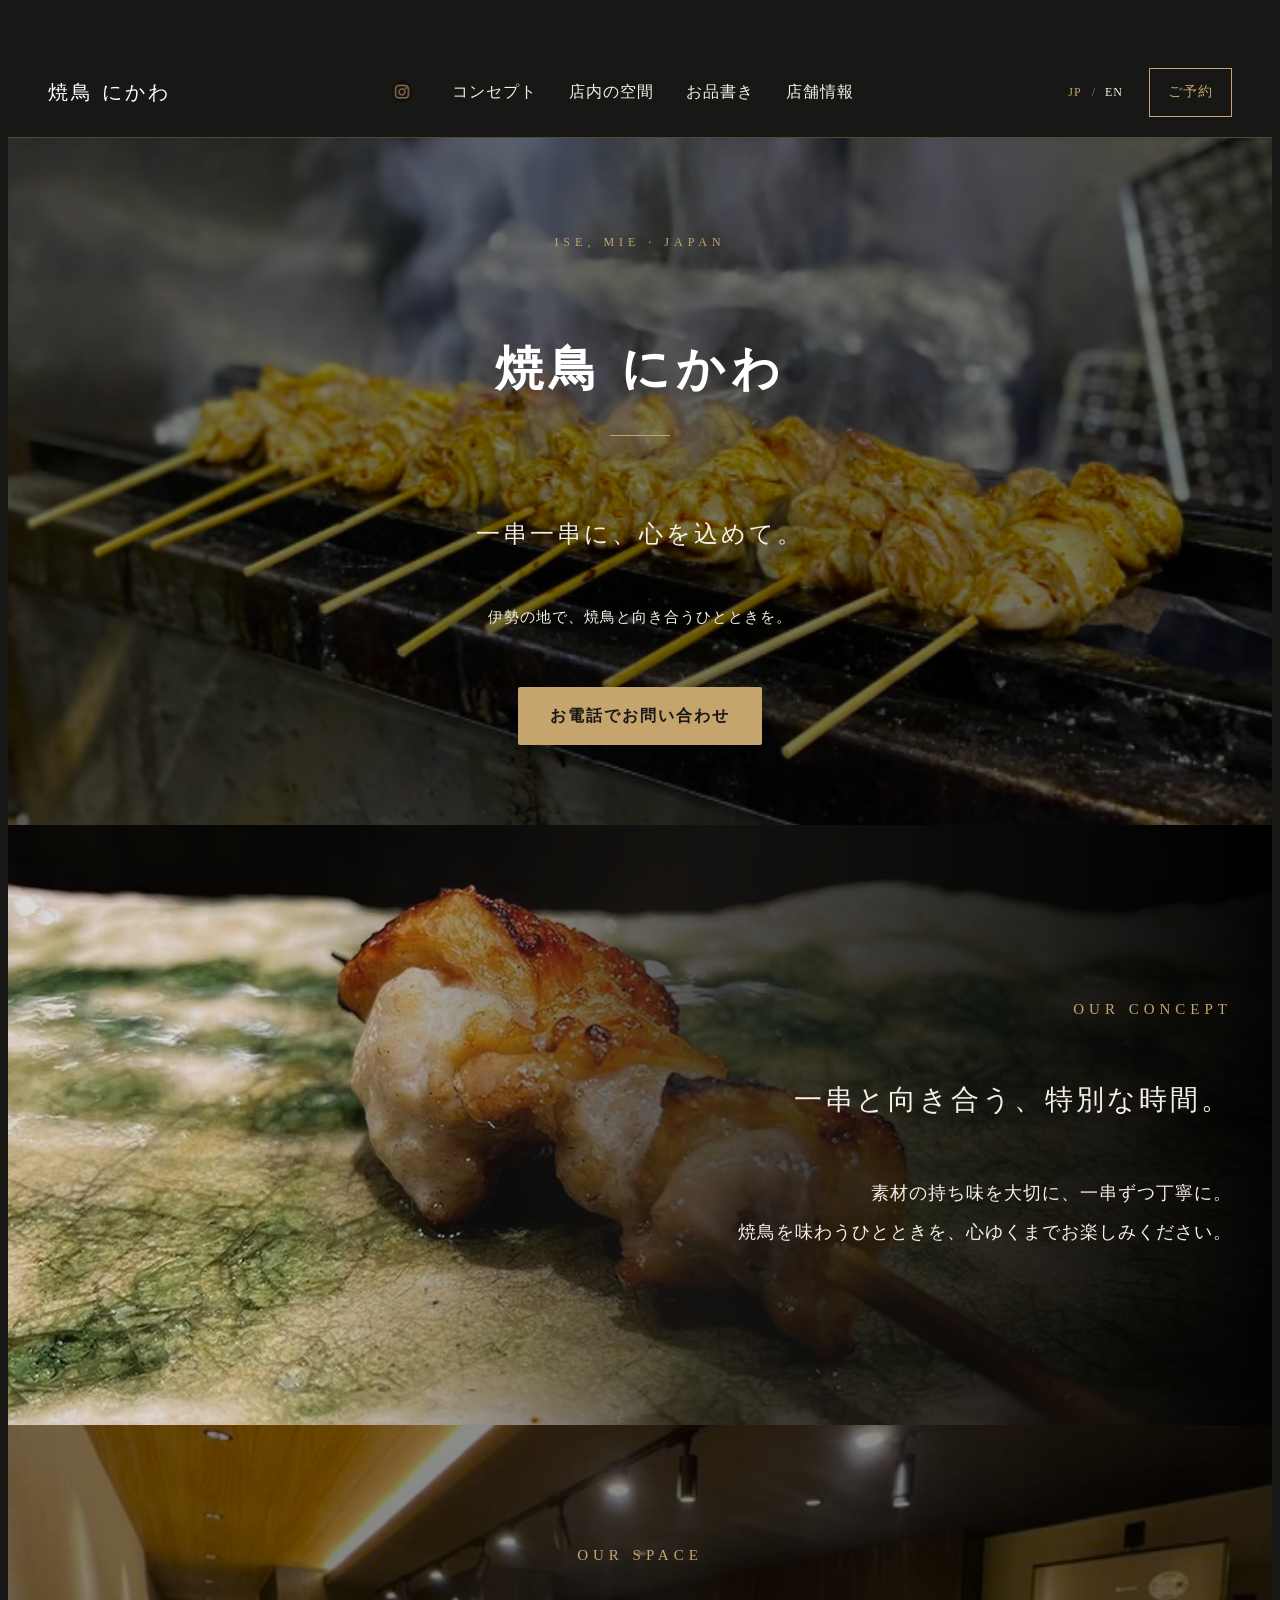
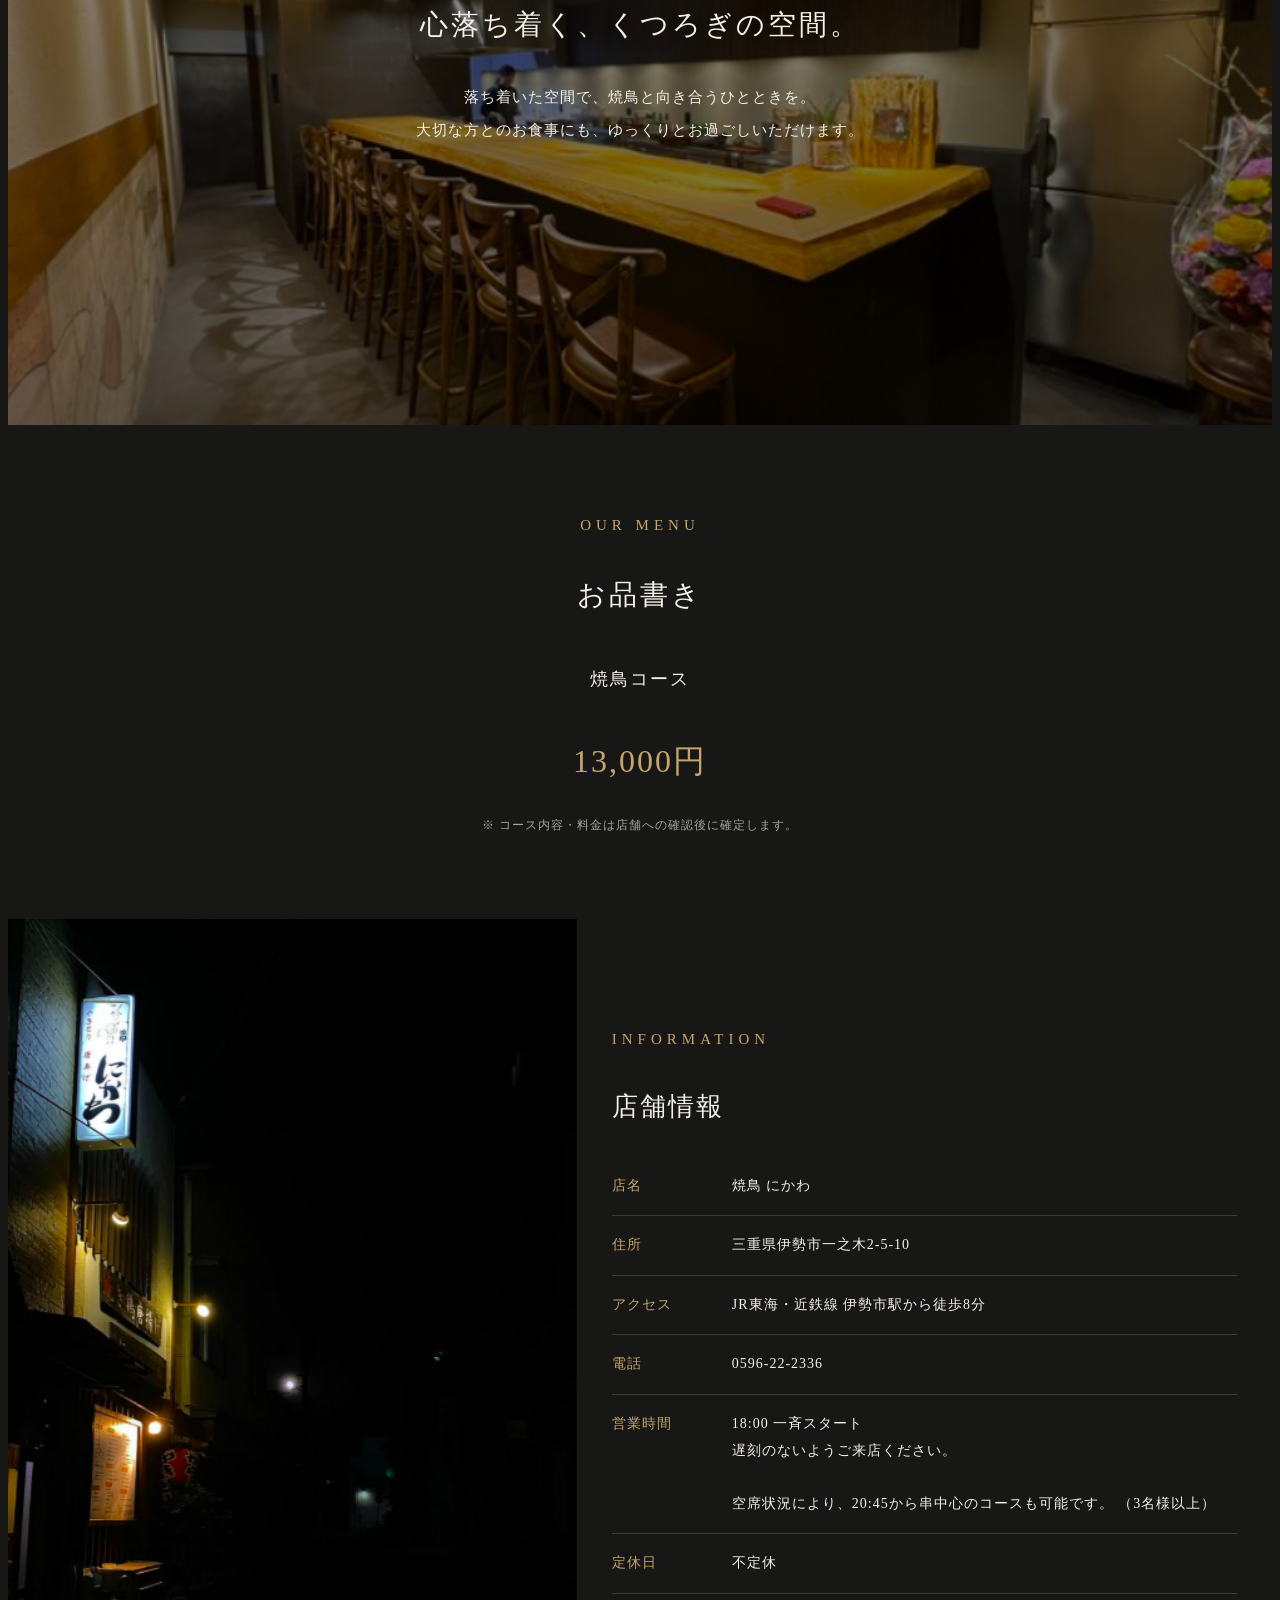
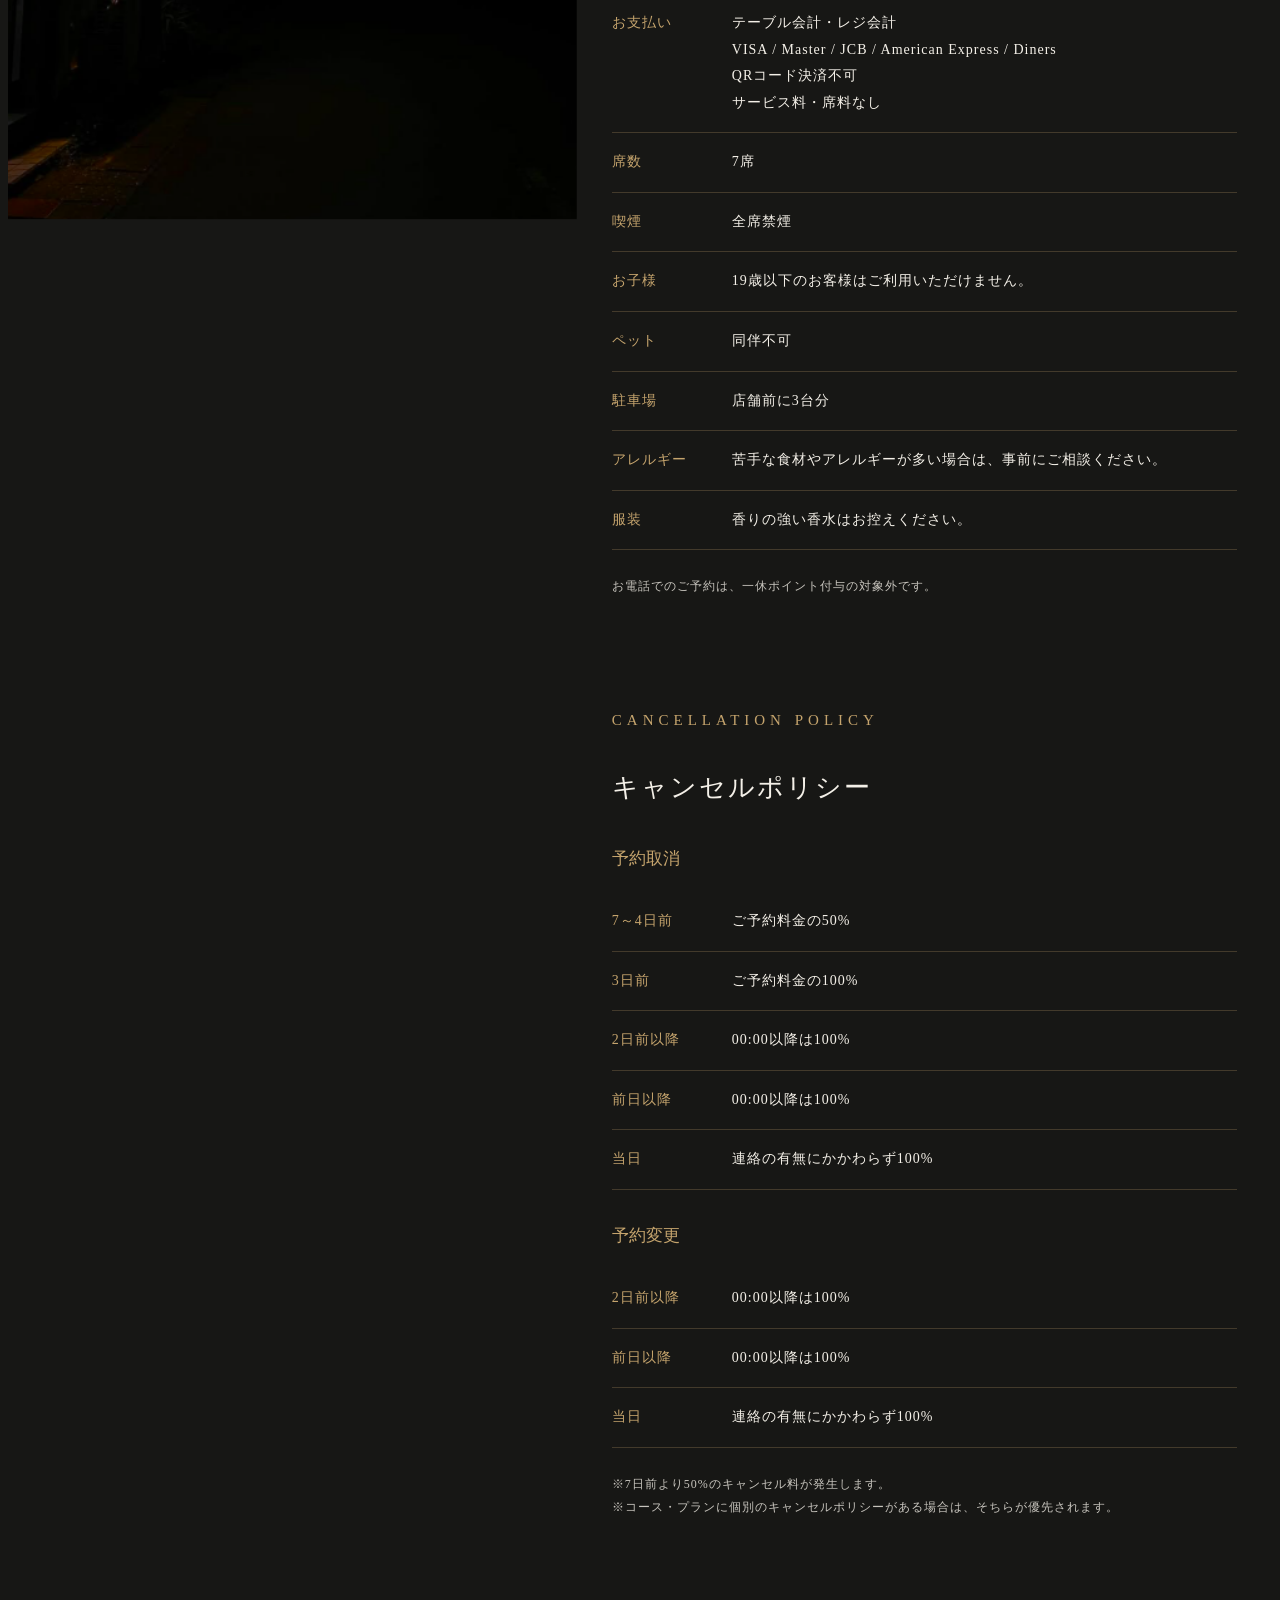
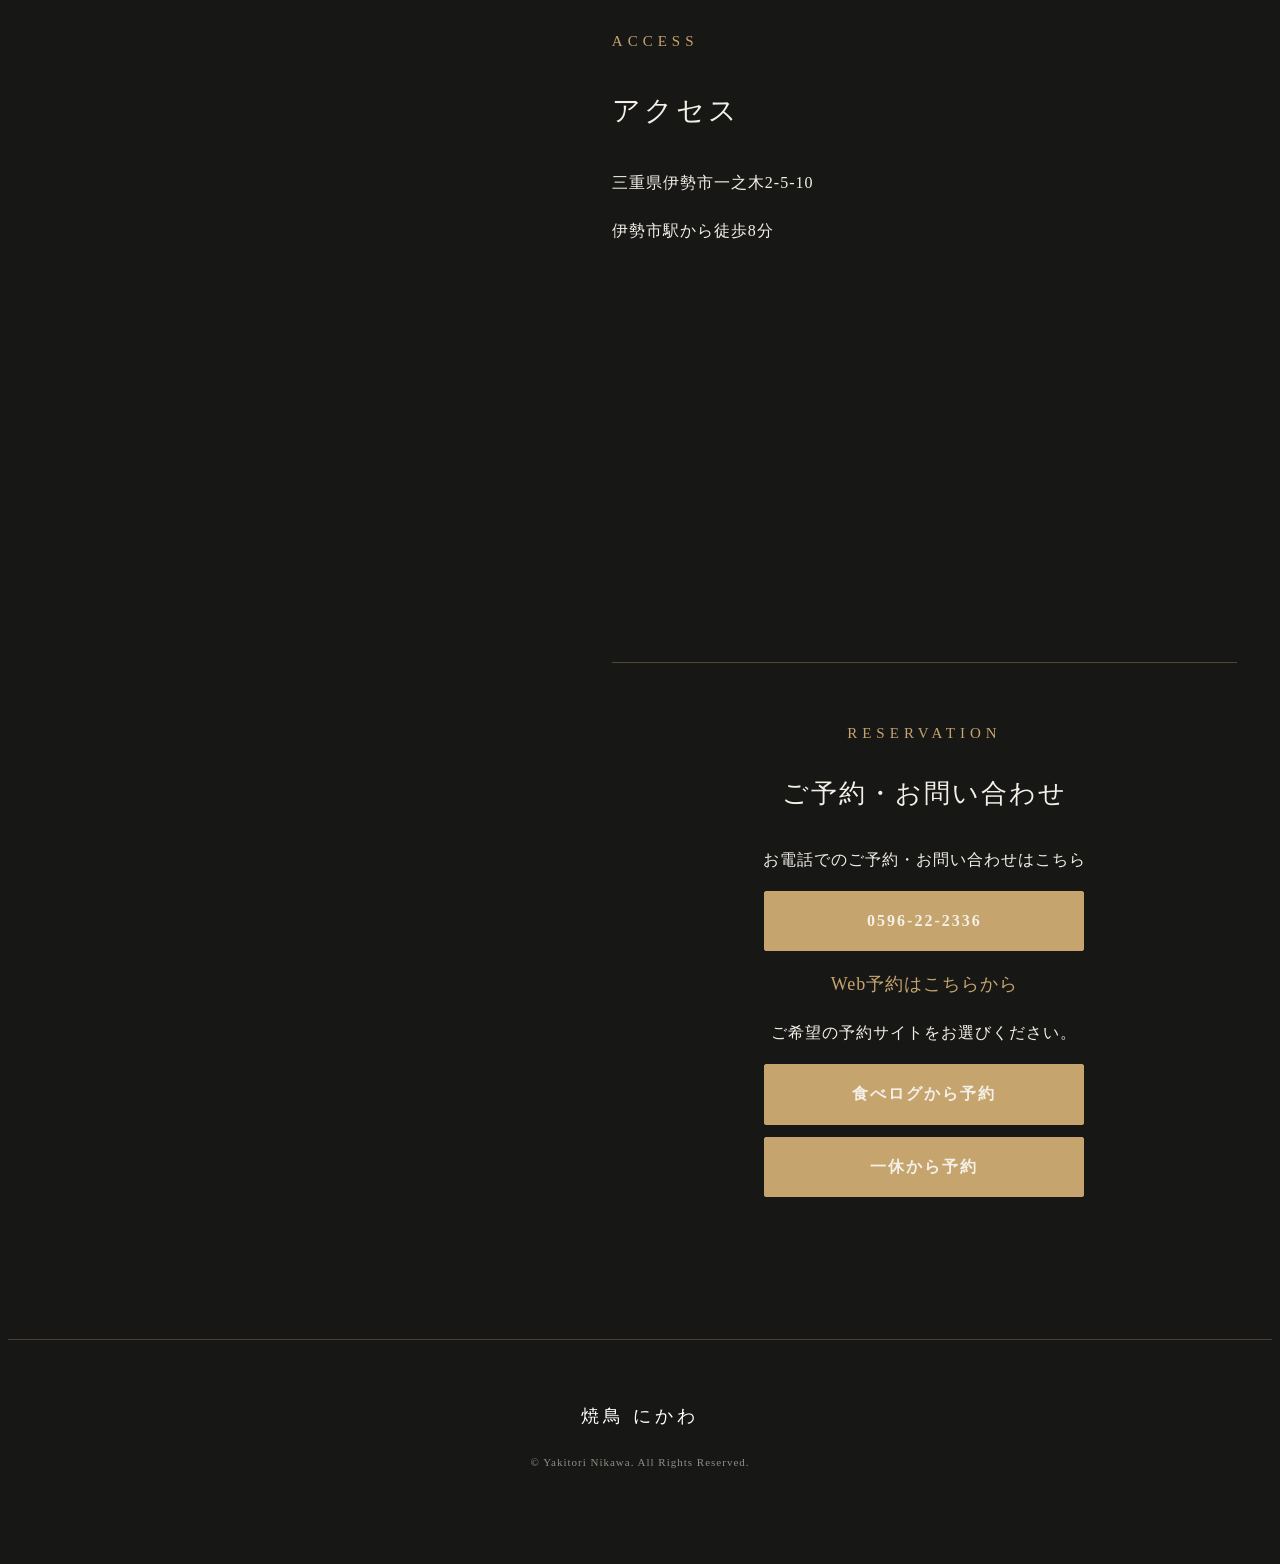
==== commit 53a4226c: "Add English translations and Instagram icon" ====
--- a/index.html
+++ b/index.html
@@ -16,20 +16,39 @@
   </a>
 
   
+
 <nav class="site-nav">
+
+    <!-- Instagramアイコン -->
+  <a
+    href="https://www.instagram.com/ise_yakitori_nikawa/"
+    class="instagram-link"
+    target="_blank"
+    rel="noopener noreferrer"
+    aria-label="焼鳥 にかわのInstagramを開く"
+    title="Instagram">
+    <img src="image/instagram-gold.png" alt="" width="40" height="40">
+  </a>
+
+  <!-- コンセプト -->
   <a href="#concept">
     <span data-ja="コンセプト" data-en="Concept">コンセプト</span>
   </a>
+
   <a href="#space">
     <span data-ja="店内の空間" data-en="Our Space">店内の空間</span>
   </a>
+
   <a href="#menu">
     <span data-ja="お品書き" data-en="Menu">お品書き</span>
   </a>
+
   <a href="#access">
     <span data-ja="店舗情報" data-en="Information">店舗情報</span>
   </a>
+
 </nav>
+
 
   <div class="language-switch">
     <button type="button" class="language-button active" data-lang="ja">JP</button>
@@ -143,28 +162,28 @@
       </h2>
 
       <div class="info-row">
-        <span class="info-label">店名</span>
-        <span>焼鳥 にかわ</span>
-      </div>
-
-      <div class="info-row">
-        <span class="info-label">住所</span>
-        <span>三重県伊勢市一之木2-5-10</span>
-      </div>
-
-      <div class="info-row">
-        <span class="info-label">アクセス</span>
-        <span>JR東海・近鉄線 伊勢市駅から徒歩8分</span>
-      </div>
-
-      <div class="info-row">
-        <span class="info-label">電話</span>
+        <span class="info-label" data-ja="店名" data-en="Restaurant">店名</span>
+        <span data-ja="焼鳥 にかわ" data-en="Yakitori Nikawa">焼鳥 にかわ</span>
+      </div>
+
+      <div class="info-row">
+        <span class="info-label" data-ja="住所" data-en="Address">住所</span>
+        <span data-ja="三重県伊勢市一之木2-5-10" data-en="2-5-10 Ichinoki, Ise, Mie, Japan">三重県伊勢市一之木2-5-10</span>
+      </div>
+
+      <div class="info-row">
+        <span class="info-label" data-ja="アクセス" data-en="Access">アクセス</span>
+        <span data-ja="JR東海・近鉄線 伊勢市駅から徒歩8分" data-en="An 8-minute walk from Ise-shi Station (JR Central and Kintetsu lines)">JR東海・近鉄線 伊勢市駅から徒歩8分</span>
+      </div>
+
+      <div class="info-row">
+        <span class="info-label" data-ja="電話" data-en="Phone">電話</span>
         <a href="tel:0596222336">0596-22-2336</a>
       </div>
 
       <div class="info-row">
-        <span class="info-label">営業時間</span>
-        <span>
+        <span class="info-label" data-ja="営業時間" data-en="Opening Hours">営業時間</span>
+        <span data-ja="18:00 一斉スタート<br>遅刻のないようご来店ください。<br><br>空席状況により、20:45から串中心のコースも可能です。（3名様以上）" data-en="All guests are seated at 18:00. Please arrive on time.<br><br>Depending on availability, a skewer-focused course may be available from 20:45 (for groups of 3 or more).">
           18:00 一斉スタート<br>
           遅刻のないようご来店ください。<br><br>
           空席状況により、20:45から串中心のコースも可能です。
@@ -173,13 +192,13 @@
       </div>
 
       <div class="info-row">
-        <span class="info-label">定休日</span>
-        <span>不定休</span>
-      </div>
-
-      <div class="info-row">
-        <span class="info-label">お支払い</span>
-        <span>
+        <span class="info-label" data-ja="定休日" data-en="Closed">定休日</span>
+        <span data-ja="不定休" data-en="Irregular holidays">不定休</span>
+      </div>
+
+      <div class="info-row">
+        <span class="info-label" data-ja="お支払い" data-en="Payment">お支払い</span>
+        <span data-ja="テーブル会計・レジ会計<br>VISA / Master / JCB / American Express / Diners<br>QRコード決済不可<br>サービス料・席料なし" data-en="Pay at the table or register<br>VISA / Master / JCB / American Express / Diners<br>QR code payments are not accepted<br>No service charge or seating fee">
           テーブル会計・レジ会計<br>
           VISA / Master / JCB / American Express / Diners<br>
           QRコード決済不可<br>
@@ -188,41 +207,41 @@
       </div>
 
       <div class="info-row">
-        <span class="info-label">席数</span>
-        <span>7席</span>
-      </div>
-
-      <div class="info-row">
-        <span class="info-label">喫煙</span>
-        <span>全席禁煙</span>
-      </div>
-
-      <div class="info-row">
-        <span class="info-label">お子様</span>
-        <span>19歳以下のお客様はご利用いただけません。</span>
-      </div>
-
-      <div class="info-row">
-        <span class="info-label">ペット</span>
-        <span>同伴不可</span>
-      </div>
-
-      <div class="info-row">
-        <span class="info-label">駐車場</span>
-        <span>店舗前に3台分</span>
-      </div>
-
-      <div class="info-row">
-        <span class="info-label">アレルギー</span>
-        <span>苦手な食材やアレルギーが多い場合は、事前にご相談ください。</span>
-      </div>
-
-      <div class="info-row">
-        <span class="info-label">服装</span>
-        <span>香りの強い香水はお控えください。</span>
-      </div>
-
-      <p class="small-note">
+        <span class="info-label" data-ja="席数" data-en="Seats">席数</span>
+        <span data-ja="7席" data-en="7 seats">7席</span>
+      </div>
+
+      <div class="info-row">
+        <span class="info-label" data-ja="喫煙" data-en="Smoking">喫煙</span>
+        <span data-ja="全席禁煙" data-en="No smoking in the restaurant">全席禁煙</span>
+      </div>
+
+      <div class="info-row">
+        <span class="info-label" data-ja="お子様" data-en="Children">お子様</span>
+        <span data-ja="19歳以下のお客様はご利用いただけません。" data-en="Guests aged 19 or under are not permitted.">19歳以下のお客様はご利用いただけません。</span>
+      </div>
+
+      <div class="info-row">
+        <span class="info-label" data-ja="ペット" data-en="Pets">ペット</span>
+        <span data-ja="同伴不可" data-en="Pets are not allowed.">同伴不可</span>
+      </div>
+
+      <div class="info-row">
+        <span class="info-label" data-ja="駐車場" data-en="Parking">駐車場</span>
+        <span data-ja="店舗前に3台分" data-en="3 parking spaces in front of the restaurant">店舗前に3台分</span>
+      </div>
+
+      <div class="info-row">
+        <span class="info-label" data-ja="アレルギー" data-en="Allergies">アレルギー</span>
+        <span data-ja="苦手な食材やアレルギーが多い場合は、事前にご相談ください。" data-en="Please contact us in advance if you have multiple dietary restrictions or allergies.">苦手な食材やアレルギーが多い場合は、事前にご相談ください。</span>
+      </div>
+
+      <div class="info-row">
+        <span class="info-label" data-ja="服装" data-en="Attire">服装</span>
+        <span data-ja="香りの強い香水はお控えください。" data-en="Please refrain from wearing strong perfume.">香りの強い香水はお控えください。</span>
+      </div>
+
+      <p class="small-note" data-ja="お電話でのご予約は、一休ポイント付与の対象外です。" data-en="Ikyu points cannot be earned on reservations made by phone.">
         お電話でのご予約は、一休ポイント付与の対象外です。
       </p>
     </section>
@@ -230,45 +249,45 @@
     <!-- キャンセルポリシー -->
     <section class="cancellation">
       <p class="section-label">CANCELLATION POLICY</p>
-      <h2>キャンセルポリシー</h2>
-
-      <h3>予約取消</h3>
-      <div class="info-row">
-        <span class="info-label">7～4日前</span>
-        <span>ご予約料金の50%</span>
-      </div>
-      <div class="info-row">
-        <span class="info-label">3日前</span>
-        <span>ご予約料金の100%</span>
-      </div>
-      <div class="info-row">
-        <span class="info-label">2日前以降</span>
-        <span>00:00以降は100%</span>
-      </div>
-      <div class="info-row">
-        <span class="info-label">前日以降</span>
-        <span>00:00以降は100%</span>
-      </div>
-      <div class="info-row">
-        <span class="info-label">当日</span>
-        <span>連絡の有無にかかわらず100%</span>
-      </div>
-
-      <h3>予約変更</h3>
-      <div class="info-row">
-        <span class="info-label">2日前以降</span>
-        <span>00:00以降は100%</span>
-      </div>
-      <div class="info-row">
-        <span class="info-label">前日以降</span>
-        <span>00:00以降は100%</span>
-      </div>
-      <div class="info-row">
-        <span class="info-label">当日</span>
-        <span>連絡の有無にかかわらず100%</span>
-      </div>
-
-      <p class="small-note">
+      <h2 data-ja="キャンセルポリシー" data-en="Cancellation Policy">キャンセルポリシー</h2>
+
+      <h3 data-ja="予約取消" data-en="Cancellations">予約取消</h3>
+      <div class="info-row">
+        <span class="info-label" data-ja="7～4日前" data-en="7–4 days before">7～4日前</span>
+        <span data-ja="ご予約料金の50%" data-en="50% of the reservation fee">ご予約料金の50%</span>
+      </div>
+      <div class="info-row">
+        <span class="info-label" data-ja="3日前" data-en="3 days before">3日前</span>
+        <span data-ja="ご予約料金の100%" data-en="100% of the reservation fee">ご予約料金の100%</span>
+      </div>
+      <div class="info-row">
+        <span class="info-label" data-ja="2日前以降" data-en="From 2 days before">2日前以降</span>
+        <span data-ja="00:00以降は100%" data-en="100% from 00:00 onward">00:00以降は100%</span>
+      </div>
+      <div class="info-row">
+        <span class="info-label" data-ja="前日以降" data-en="From the day before">前日以降</span>
+        <span data-ja="00:00以降は100%" data-en="100% from 00:00 onward">00:00以降は100%</span>
+      </div>
+      <div class="info-row">
+        <span class="info-label" data-ja="当日" data-en="On the day">当日</span>
+        <span data-ja="連絡の有無にかかわらず100%" data-en="100%, whether or not you contact us">連絡の有無にかかわらず100%</span>
+      </div>
+
+      <h3 data-ja="予約変更" data-en="Reservation Changes">予約変更</h3>
+      <div class="info-row">
+        <span class="info-label" data-ja="2日前以降" data-en="From 2 days before">2日前以降</span>
+        <span data-ja="00:00以降は100%" data-en="100% from 00:00 onward">00:00以降は100%</span>
+      </div>
+      <div class="info-row">
+        <span class="info-label" data-ja="前日以降" data-en="From the day before">前日以降</span>
+        <span data-ja="00:00以降は100%" data-en="100% from 00:00 onward">00:00以降は100%</span>
+      </div>
+      <div class="info-row">
+        <span class="info-label" data-ja="当日" data-en="On the day">当日</span>
+        <span data-ja="連絡の有無にかかわらず100%" data-en="100%, whether or not you contact us">連絡の有無にかかわらず100%</span>
+      </div>
+
+      <p class="small-note" data-ja="※7日前より50%のキャンセル料が発生します。<br>※コース・プランに個別のキャンセルポリシーがある場合は、そちらが優先されます。" data-en="A 50% cancellation fee applies from 7 days before the reservation.<br>If a course or plan has its own cancellation policy, that policy takes precedence.">
         ※7日前より50%のキャンセル料が発生します。<br>
         ※コース・プランに個別のキャンセルポリシーがある場合は、そちらが優先されます。
       </p>
@@ -279,8 +298,8 @@
       <p class="section-label">ACCESS</p>
       <h2 data-ja="アクセス" data-en="Location">アクセス</h2>
 
-      <p>三重県伊勢市一之木2-5-10</p>
-      <p>伊勢市駅から徒歩8分</p>
+      <p data-ja="三重県伊勢市一之木2-5-10" data-en="2-5-10 Ichinoki, Ise, Mie, Japan">三重県伊勢市一之木2-5-10</p>
+      <p data-ja="伊勢市駅から徒歩8分" data-en="An 8-minute walk from Ise-shi Station">伊勢市駅から徒歩8分</p>
 
       <iframe
         src="https://www.google.com/maps/embed?pb=!1m18!1m12!1m3!1d3288.325878979663!2d136.7033260755145!3d34.49462177299361!2m3!1f0!2f0!3f0!3m2!1i1024!2i768!4f13.1!3m3!1m2!1s0x60045af4476262ad%3A0x2a3f85bccb2ead4f!2z54S86bOl44Gr44GL44KP!5e0!3m2!1sja!2suk!4v1791552093430!5m2!1sja!2suk"
@@ -296,22 +315,22 @@
     <!-- 予約エリア -->
     <section class="booking-section" id="reservation-options">
       <p class="section-label">RESERVATION</p>
-      <h2>ご予約・お問い合わせ</h2>
-
-      <p>お電話でのご予約・お問い合わせはこちら</p>
+      <h2 data-ja="ご予約・お問い合わせ" data-en="Reservations and Inquiries">ご予約・お問い合わせ</h2>
+
+      <p data-ja="お電話でのご予約・お問い合わせはこちら" data-en="For reservations and inquiries by phone:">お電話でのご予約・お問い合わせはこちら</p>
       <a href="tel:0596222336" class="reservation-button">
         0596-22-2336
       </a>
 
-      <p class="booking-heading">Web予約はこちらから</p>
-      <p>ご希望の予約サイトをお選びください。</p>
+      <p class="booking-heading" data-ja="Web予約はこちらから" data-en="For online reservations:">Web予約はこちらから</p>
+      <p data-ja="ご希望の予約サイトをお選びください。" data-en="Please choose your preferred booking site.">ご希望の予約サイトをお選びください。</p>
 
       <a
         href="https://tabelog.com/mie/A2403/A240301/24019007/"
         class="reservation-button"
         target="_blank"
         rel="noopener noreferrer">
-        食べログから予約
+        <span data-ja="食べログから予約" data-en="Book via Tabelog">食べログから予約</span>
       </a>
 
       <a
@@ -319,7 +338,7 @@
         class="reservation-button"
         target="_blank"
         rel="noopener noreferrer">
-        一休から予約
+        <span data-ja="一休から予約" data-en="Book via Ikyu">一休から予約</span>
       </a>
     </section>
 
@@ -342,7 +361,7 @@
       const language = button.dataset.lang;
 
       document.querySelectorAll("[data-ja][data-en]").forEach((element) => {
-        element.textContent =
+        element.innerHTML =
           language === "en" ? element.dataset.en : element.dataset.ja;
       });
 
@@ -357,3 +376,5 @@
 
 </body>
 </html>
+
+
--- a/style.css
+++ b/style.css
@@ -662,3 +662,29 @@
 .site-footer > p {
   color: #FFFFFF;
 }
+
+/* Instagramアイコン */
+.site-nav .instagram-link {
+  display: inline-flex;
+  align-items: center;
+  justify-content: center;
+  width: 36px;
+  height: 36px;
+  padding: 0;
+  color: var(--color-gold);
+  text-decoration: none;
+  flex-shrink: 0;
+  transition: color 0.3s ease, transform 0.3s ease;
+}
+
+.site-nav .instagram-link:hover {
+  color: var(--color-text);
+  transform: scale(1.08);
+}
+
+.site-nav .instagram-link img {
+  display: block;
+  width: 40px;
+  height: 40px;
+  object-fit: contain;
+}
